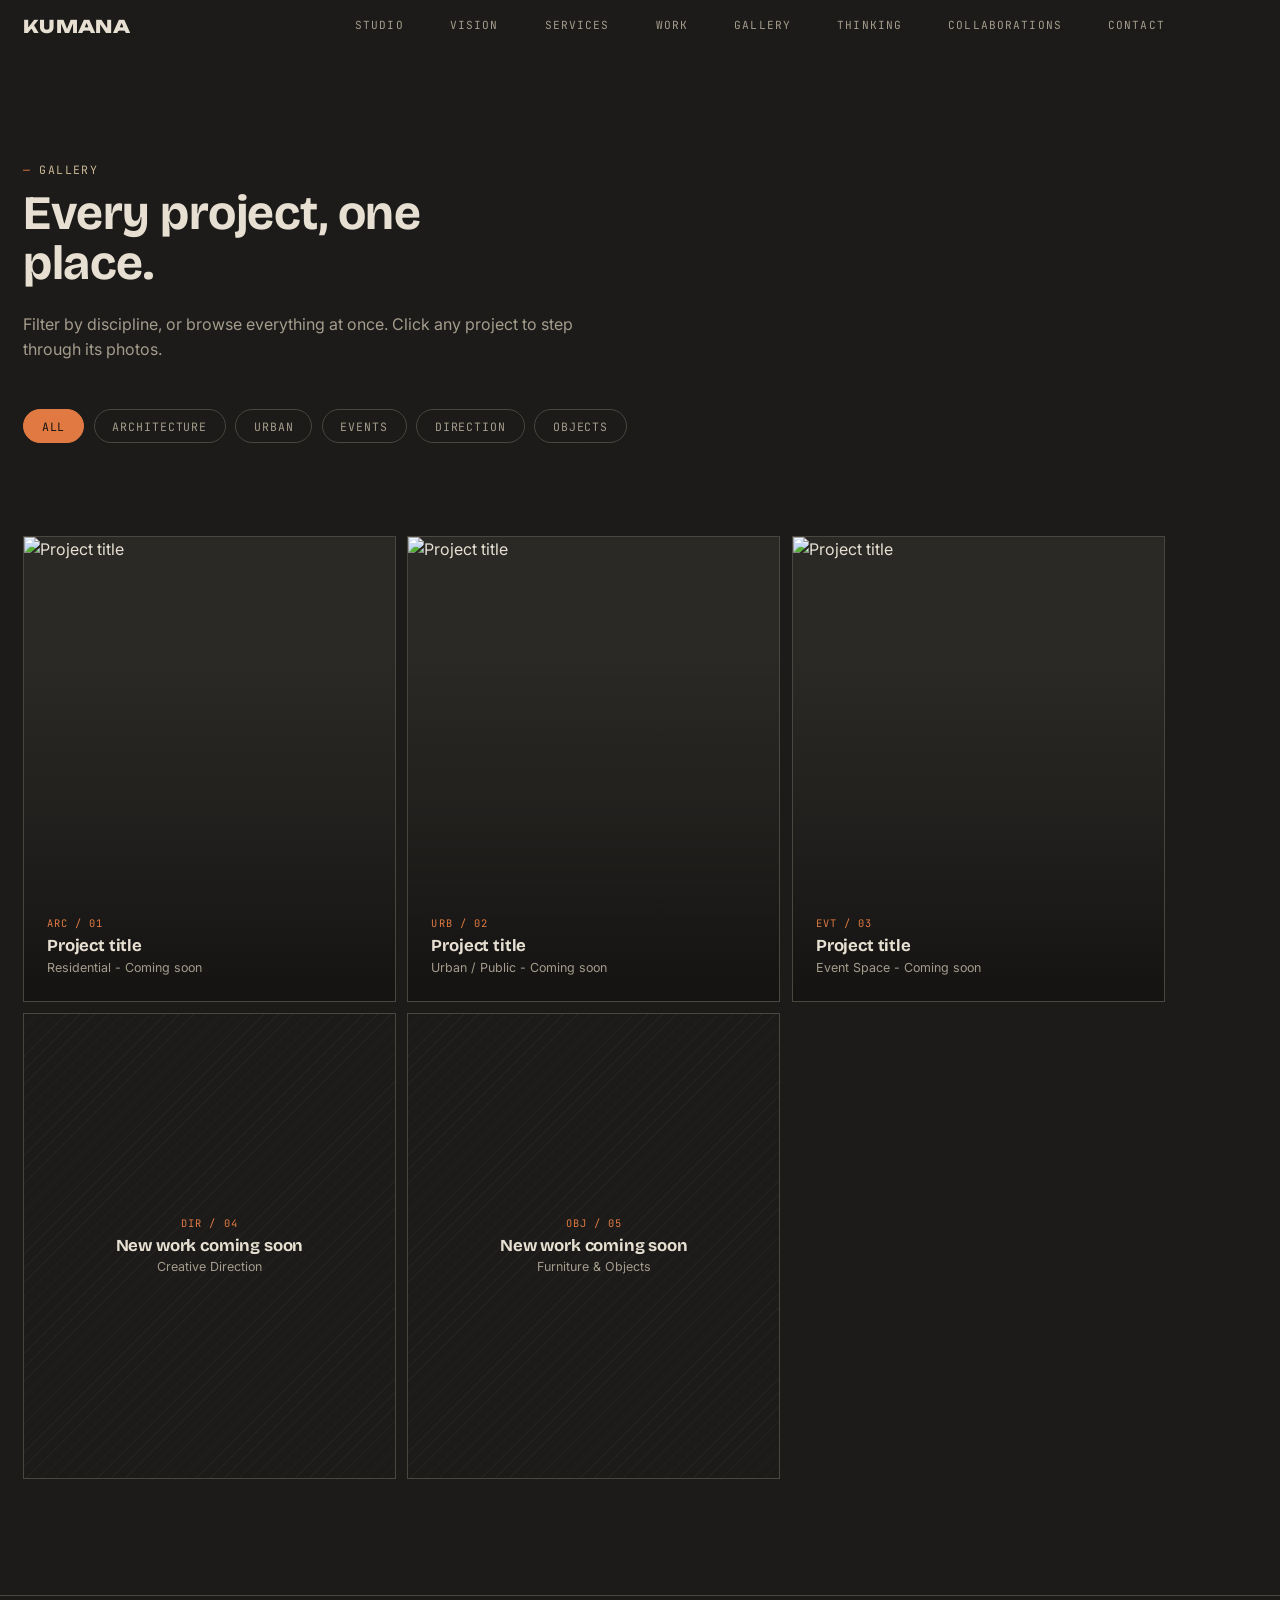
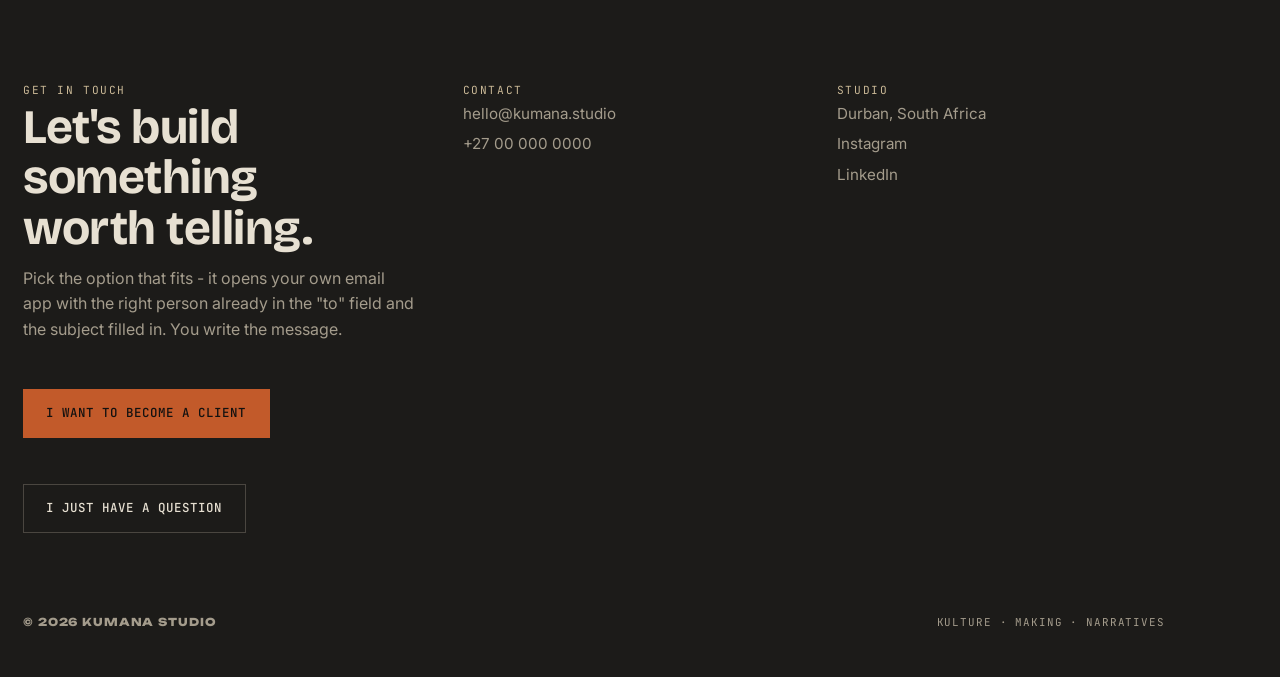
==== gallery.html @ 4a76b932 "Add recreated Kumana website" ====
<!DOCTYPE html>
<html lang="en">
<head>
<meta charset="UTF-8">
<meta name="viewport" content="width=device-width, initial-scale=1.0">
<link rel="icon" type="image/svg+xml" href="favicon.svg">
<title>Gallery - Kumana</title>
<meta name="description" content="A gallery of Kumana's work across architecture, urban design, event spaces, creative direction, and objects.">
<link rel="preconnect" href="https://fonts.googleapis.com">
<link rel="preconnect" href="https://fonts.gstatic.com" crossorigin>
<link href="https://fonts.googleapis.com/css2?family=Bricolage+Grotesque:opsz,wght@12..96,400;12..96,500;12..96,600;12..96,700;12..96,800&family=Inter:wght@400;500;600&family=JetBrains+Mono:wght@400;500&family=Unbounded:wght@700;800;900&display=swap" rel="stylesheet">
<link rel="stylesheet" href="style.css">
<link rel="stylesheet" href="gallery.css">
</head>
<body>

<div class="blueprint-grid" aria-hidden="true"></div>

<header>
  <div class="wrap header-inner">
    <a href="index.html" class="mark logo-font" style="cursor:pointer;">KUMANA</a>
    <nav>
      <a href="index.html#studio">Studio</a>
      <a href="index.html#vision">Vision</a>
      <a href="index.html#services">Services</a>
      <a href="index.html#work">Work</a>
      <a href="gallery.html" aria-current="page">Gallery</a>
      <a href="index.html#thinking">Thinking</a>
      <a href="index.html#collaborations">Collaborations</a>
      <a href="index.html#contact">Contact</a>
    </nav>
  </div>
</header>

<main>

  <!-- GALLERY HERO -->
  <section class="gallery-hero wrap">
    <span class="tag">Gallery</span>
    <h1 class="section-title">Every project, one place.</h1>
    <p style="color:var(--stone-dim); max-width:56ch; margin-top:var(--space-xs);">Filter by discipline, or browse everything at once. Click any project to step through its photos.</p>

    <div class="gallery-filters" role="tablist" aria-label="Filter projects by discipline">
      <button class="gfilter is-active" data-filter="all" role="tab" aria-selected="true">All</button>
      <button class="gfilter" data-filter="arc" role="tab" aria-selected="false">Architecture</button>
      <button class="gfilter" data-filter="urb" role="tab" aria-selected="false">Urban</button>
      <button class="gfilter" data-filter="evt" role="tab" aria-selected="false">Events</button>
      <button class="gfilter" data-filter="dir" role="tab" aria-selected="false">Direction</button>
      <button class="gfilter" data-filter="obj" role="tab" aria-selected="false">Objects</button>
    </div>
  </section>

  <!-- GALLERY GRID (populated by gallery.js) -->
  <section class="gallery-section wrap">
    <div class="gallery-grid" id="gallery-grid"></div>
  </section>

  <!-- FOOTER -->
  <footer id="contact" class="wrap">
    <div class="foot-grid">
      <div>
        <span class="label">Get in touch</span>
        <h2>Let's build something worth telling.</h2>
        <p style="color:var(--stone-dim); max-width:44ch; margin-top:0.8rem;">Pick the option that fits - it opens your own email app with the right person already in the "to" field and the subject filled in. You write the message.</p>
        <div class="cta-row" style="margin-top:var(--space-s); flex-direction:column; align-items:flex-start;">
          <a class="cta-btn" href="mailto:clients@kumana.studio?subject=I%20want%20to%20become%20a%20client">I want to become a client</a>
          <a class="cta-btn ghost" href="mailto:queries@kumana.studio?subject=I%20just%20have%20a%20question">I just have a question</a>
        </div>
      </div>
      <div class="col">
        <span class="label">Contact</span>
        <a href="mailto:hello@kumana.studio">hello@kumana.studio</a>
        <a href="tel:+27000000000">+27 00 000 0000</a>
      </div>
      <div class="col">
        <span class="label">Studio</span>
        <p>Durban, South Africa</p>
        <a href="https://www.instagram.com/kumana.co/">Instagram</a>
        <a href="https://www.linkedin.com/company/kumanacollective/">LinkedIn</a>
      </div>
    </div>
    <div class="bottom">
      <span class="logo-font">© 2026 KUMANA STUDIO</span>
      <span>KULTURE · MAKING · NARRATIVES</span>
    </div>
  </footer>

</main>

<!-- LIGHTBOX (populated by gallery.js) -->
<div class="lightbox" id="lightbox" aria-hidden="true">
  <div class="lightbox-backdrop" id="lightbox-backdrop"></div>
  <div class="lightbox-box" role="dialog" aria-modal="true" aria-label="Project images">
    <button class="lb-close" id="lb-close" aria-label="Close">✕</button>
    <button class="lb-arrow lb-prev" id="lb-prev" aria-label="Previous image">←</button>
    <div class="lb-stage">
      <img id="lb-image" src="" alt="">
      <div class="lb-empty" id="lb-empty">Photos coming soon.</div>
    </div>
    <button class="lb-arrow lb-next" id="lb-next" aria-label="Next image">→</button>
    <div class="lb-caption">
      <span class="lb-code" id="lb-code"></span>
      <h4 id="lb-title"></h4>
      <span class="lb-count" id="lb-count"></span>
    </div>
  </div>
</div> 

<script src="script.js"></script>
<script src="gallery.js"></script>

</body>
</html>
---- style.css ----
:root{
    --charcoal:#1c1b19;
    --charcoal-deep:#121110;
    --charcoal-light:#2b2926;
    --stone:#e7e0d2;
    --stone-dim:#a49c8c;
    --rust:#c25a2a;
    --rust-bright:#e07a42;
    --rust-dim:#8a3f1e; 
    --indigo:#414d73;
    --line:#4a4640;
    --sand:#c9b896;
    --space-xs: clamp(0.5rem, 0.4rem + 0.4vw, 0.75rem);
    --space-s: clamp(1rem, 0.8rem + 0.8vw, 1.5rem);
    --space-m: clamp(2rem, 1.6rem + 1.6vw, 3rem);
    --space-l: clamp(3.5rem, 2.8rem + 2.8vw, 6rem);
    --space-xl: clamp(5rem, 4rem + 4vw, 9rem);
  }

  *{box-sizing:border-box; margin:0; padding:0;}
  html{scroll-behavior:smooth;}

  body{
    background:var(--charcoal);
    color:var(--stone);
    font-family:'Inter', sans-serif;
    font-size:16px;
    line-height:1.6;
    overflow-x:hidden;
  }

  ::selection{ background:var(--rust); color:var(--charcoal-deep); }
  a{ color:inherit; text-decoration:none; }
  :focus-visible{ outline:2px solid var(--rust-bright); outline-offset:4px; }

  h1,h2,h3{
    font-family:'Bricolage Grotesque', sans-serif;
    font-weight:700;
    letter-spacing:-0.01em;
    line-height:1.05;
  }

  .label{
    font-family:'JetBrains Mono', monospace;
    font-size:0.7rem;
    letter-spacing:0.14em;
    text-transform:uppercase;
    color:var(--sand);
  }

  .wrap{
    max-width:1300px;
    margin:0;
    padding-left:var(--space-s);
    padding-right:var(--space-xl);
  }

  /* ================= FLOWING ARCHITECTURAL PATTERN LAYER ================= */
  .blueprint-grid{
    position:fixed; inset:0; pointer-events:none; z-index:0;
    background-image:
      linear-gradient(var(--line) 1px, transparent 1px),
      linear-gradient(90deg, var(--line) 1px, transparent 1px);
    background-size:64px 64px;
    opacity:0.05;
  }

  .flow-svg{
    position:fixed; inset:0; width:100%; height:100%;
    pointer-events:none; z-index:0;
    opacity:0.14;
  }
  .flow-svg path{ fill:none; stroke-width:1.1; }
  .flow-svg .fl-rust{ stroke:var(--rust); }
  .flow-svg .fl-stone{ stroke:var(--stone-dim); }

  /* diagonal hatch used on gray/utility surfaces */
  .hatch{
    background-image:repeating-linear-gradient(
      -45deg,
      rgba(231,224,210,0.05) 0px,
      rgba(231,224,210,0.05) 1px,
      transparent 1px,
      transparent 10px
    );
  }

  /* ================= NAV ================= */
  header{
    position:fixed; top:0; left:0; right:0; z-index:50;
    padding:var(--space-xs) 0;
    background:linear-gradient(var(--charcoal) 55%, transparent);
  }
  .header-inner{
    display:flex; justify-content:space-between; align-items:center;
    gap:var(--space-m);
  }
  header .mark{
    font-weight:800; font-size:1.1rem; letter-spacing:0.02em;
    flex-shrink:0;
  }
  .logo-font{
    font-family:'Unbounded', sans-serif;
    font-weight:800;
  }
  header nav{ display:flex; gap:var(--space-m); flex-wrap:wrap; justify-content:flex-end; }
  header nav a{
    font-family:'JetBrains Mono', monospace;
    font-size:0.7rem; letter-spacing:0.1em; text-transform:uppercase;
    color:var(--stone-dim); transition:color .2s ease; position:relative;
    white-space:nowrap;
  }
  header nav a:hover{ color:var(--stone); }
  header nav a::after{
    content:''; position:absolute; left:0; bottom:-4px;
    width:0; height:1px; background:var(--rust-bright);
    transition:width .25s ease;
  }
  header nav a:hover::after{ width:100%; }
  @media (max-width:820px){ header nav{ display:none; } }

  section{ position:relative; z-index:1; }

  /* ================= HERO — full-bleed background with overlaid copy ================= */
  .hero{
    min-height:100svh;
    position:relative;
    display:flex;
    align-items:flex-end;
    padding-top:var(--space-xl); padding-bottom:var(--space-l);
    overflow:hidden;
    isolation:isolate;
  }

  .hero-bg{
    position:absolute; inset:0;
    z-index:-2;
    display:flex; align-items:center; justify-content:center;
    background:var(--charcoal);
  }
  .hero-bg video{
    width:100%; height:100%; object-fit:cover; display:block;
  }
  .hero-bg svg{ width:60%; max-width:520px; height:auto; opacity:0.5; }
  .hero-bg path, .hero-bg line, .hero-bg circle{
    fill:none; stroke:var(--stone-dim); stroke-width:1;
    stroke-dasharray:1600; stroke-dashoffset:1600;
    animation:draw 2.8s ease forwards .3s;
  }
  .hero-bg .accent{ stroke:var(--rust-bright); stroke-width:1.4; }

  .hero-overlay{
    position:absolute; inset:0; z-index:-1;
    background:linear-gradient(180deg, rgba(28,27,25,0.55) 0%, rgba(28,27,25,0.75) 55%, rgba(28,27,25,0.92) 100%);
  }

  .hero-copy{ position:relative; max-width:56ch; }
  .hero-copy .label{ margin-bottom:var(--space-s); display:block; }
  .hero h1{
    font-size:clamp(2.1rem, 1.6rem + 3vw, 3.9rem);
    max-width:13ch;
  }
  .hero h1 .pop{ color:var(--rust-bright); }
  .hero p.deck{
    margin-top:var(--space-s); max-width:42ch;
    color:var(--stone-dim); font-size:0.92rem;
    min-height:6.6em;
    position:relative;
  }
  .deck-cursor{
    display:inline-block;
    width:2px;
    background:var(--rust-bright);
    margin-left:2px;
    animation:blink 0.9s step-end infinite;
  }
  @keyframes blink{ 50%{ opacity:0; } }
  .hero .coords{
    margin-top:var(--space-m);
    font-family:'JetBrains Mono', monospace;
    font-size:0.72rem; color:var(--stone-dim); letter-spacing:0.05em;
  }
  @keyframes draw{ to{ stroke-dashoffset:0; } }

  /* ================= LEGEND SECTION SCAFFOLD ================= */
  .legend-section{ padding:var(--space-l) 0; border-top:1px solid var(--line); }
  .legend-grid{ display:grid; grid-template-columns:80px 1fr; gap:var(--space-m); }
  @media (max-width:760px){ .legend-grid{ grid-template-columns:1fr; gap:var(--space-s); } }
  .legend-grid .tag, .services-header .tag{
    font-family:'JetBrains Mono', monospace; font-size:0.72rem;
    letter-spacing:0.12em; text-transform:uppercase; color:var(--sand);
    display:flex; align-items:flex-start; gap:0.5rem;
  }
  .legend-grid .tag::before, .services-header .tag::before{ content:'—'; color:var(--rust-bright); }
  .section-title{
    font-size:clamp(1.8rem, 1.4rem + 2vw, 2.6rem);
    max-width:20ch; margin-bottom:var(--space-s);
  }

  /* ================= ABOUT ================= */
  .about{ overflow:hidden; }
  .about-bg{
    position:absolute;
    inset:0;
    z-index:0;
    pointer-events:none;
    opacity:0.35;
    overflow:hidden;
  }
  .about-bg canvas{ width:100%; height:100%; display:block; }
  @media (max-width:700px){
    .about-bg{ opacity:0.28; }
  }
  .about .legend-grid{ position:relative; z-index:1; }
  .about p{ max-width:62ch; color:var(--stone-dim); font-size:1.02rem; }

  /* ================= VISION — photo collage background ================= */
  .vision-section{
    position:relative;
    padding:var(--space-xl) 0;
    overflow:hidden;
    isolation:isolate;
    border-top:1px solid var(--line);
  }
  .vision-bg{
    position:absolute; inset:0; z-index:-2;
    display:grid;
    grid-template-columns:repeat(4, 1fr);
    grid-template-rows:repeat(2, 1fr);
    gap:2px;
  }
  .photo-tile{
    background:var(--charcoal-light);
    position:relative;
    display:flex; align-items:center; justify-content:center;
    overflow:hidden;
    transform:scale(1);
    transition:transform 1.1s ease, filter 1.1s ease;
    will-change:transform;
  }
  .photo-tile img{
    position:absolute; inset:0;
    width:100%; height:100%;
    object-fit:cover;
  }
  .photo-tile.random-hover{
    transform:scale(1.12);
    filter:brightness(1.15);
    z-index:1;
  }
  .photo-tile::before{
    content:'';
    position:absolute; inset:0;
    background:repeating-linear-gradient(45deg, transparent, transparent 8px, rgba(231,224,210,0.04) 8px, rgba(231,224,210,0.04) 9px);
  }
  .photo-tile:nth-child(1){ background:#3d3934; }
  .photo-tile:nth-child(2){ background:#221f1c; }
  .photo-tile:nth-child(3){ background:#55504a; }
  .photo-tile:nth-child(4){ background:#2b2926; }
  .photo-tile:nth-child(5){ background:#181613; }
  .photo-tile:nth-child(6){ background:#4a453e; }
  .photo-tile:nth-child(7){ background:#332f2a; }
  .photo-tile:nth-child(8){ background:#5c564e; }
  @media (max-width:700px){
    .vision-bg{ grid-template-columns:repeat(2, 1fr); grid-template-rows:repeat(4, 1fr); }
  }
  .vision-overlay{
    position:absolute; inset:0; z-index:-1;
    background:linear-gradient(180deg, rgba(28,27,25,0.82) 0%, rgba(28,27,25,0.92) 100%);
  }
  .vision-lede{ color:var(--stone); font-size:1.15rem; max-width:56ch; margin-bottom:var(--space-s); }
  .about p + p{ margin-top:1rem; }
  .about .lede{ color:var(--stone); font-size:1.15rem; max-width:56ch; margin-bottom:var(--space-s); }
  .name-breakdown{ display:flex; gap:var(--space-m); margin-top:var(--space-m); flex-wrap:wrap; }
  .name-breakdown div{ border-left:1px solid var(--rust); padding-left:var(--space-xs); }
  .name-breakdown .syll{ font-family:'Bricolage Grotesque', sans-serif; color:var(--rust-bright); font-size:1.4rem; font-weight:700; }
  .name-breakdown .mean{ font-family:'JetBrains Mono', monospace; font-size:0.68rem; text-transform:uppercase; letter-spacing:0.1em; color:var(--stone-dim); }

  /* ================= SERVICES CAROUSEL ================= */
  .services-section{
    padding: var(--space-l) 0;
    border-top: 1px solid var(--line);
    min-height: 100svh;
    display: flex;
    flex-direction: column;
    justify-content: center;
    position: relative;
    z-index: 1;
  }
  .services-header{
    display: grid;
    grid-template-columns: 180px 1fr;
    gap: var(--space-m);
    margin-bottom: var(--space-m);
    align-items: start;
  }
  @media (max-width:760px){ .services-header{ grid-template-columns:1fr; } }
  .services-header-right{ display:flex; flex-direction:column; gap:var(--space-s); }
  .services-header .section-title{ margin-bottom:0; }
  
  .carousel-outer{
  display:flex;align-items:center;gap:0.6rem;padding:0 var(--space-s);
  overflow-x:auto;
  scroll-snap-type:x proximity;
  -webkit-overflow-scrolling:touch;
  scrollbar-width:thin;
  scrollbar-color:var(--rust) transparent;
}
.carousel-outer::-webkit-scrollbar{ height:6px; }
.carousel-outer::-webkit-scrollbar-track{ background:transparent; }
.carousel-outer::-webkit-scrollbar-thumb{ background:var(--rust); border-radius:3px; }
.carousel-btn{
  background:transparent;
  border:none;
  color:var(--line);
  font-size:1.8rem;
  line-height:1;
  cursor:pointer;
  flex-shrink:0;
  padding:0.2rem 0.4rem;
  transition:color .2s;
}
.carousel-btn:hover{color:var(--rust-bright);}
  /* Cards */
  .svc-card{
    flex:0 0 calc(33.333% - 0.67rem);
    min-width:240px;
    height:clamp(340px,55vh,500px);
    background-color:#1e1d1b;
    background-image:var(--card-bg);
    background-size:cover;
    background-position:center;
    position:relative;
    padding:var(--space-s);
    display:flex;
    flex-direction:column;
    justify-content:flex-start;
    gap:0;
    border:1px solid var(--line);
    transition:border-color .3s;
    scroll-snap-align:start;
  }
  .svc-link{
    display:inline-flex; align-items:center; gap:0.4rem;
    margin-top:0.6rem;
    font-family:'JetBrains Mono', monospace;
    font-size:0.65rem; letter-spacing:0.08em;
    text-transform:uppercase; color:var(--stone-dim);
    border-bottom:1px solid var(--line);
    padding-bottom:0.15rem;
    transition:color .2s, border-color .2s, gap .2s;
    width:fit-content;
  }
  .svc-link:hover{ color:var(--rust-bright); border-color:var(--rust-bright); gap:0.6rem; }

  .svc-card:hover{ border-color: var(--rust); }
  .svc-card::before{
    content: '';
    position: absolute; inset: 0;
    background: linear-gradient(
      to top,
      rgba(18,17,16,0.96) 0%,
      rgba(18,17,16,0.6) 50%,
      rgba(18,17,16,0.15) 100%
    );
    z-index: 1;
    transition: opacity .3s;
  }
  .svc-card:hover::before{
    background: linear-gradient(
      to top,
      rgba(18,17,16,0.98) 0%,
      rgba(18,17,16,0.7) 50%,
      rgba(18,17,16,0.25) 100%
    );
  }
  .svc-card-inner{
    position: absolute;
    bottom: 0; left: 0; right: 0;
    padding: var(--space-s);
    z-index: 2;
    display: flex;
    flex-direction: column;
    gap: 0.5rem;
  }
  .svc-card .code{
    font-family: 'JetBrains Mono', monospace;
    color: var(--rust-bright);
    font-size: 0.72rem;
    letter-spacing: 0.12em;
    text-transform: uppercase;
  }
  .svc-card h3{
    font-family: 'Bricolage Grotesque', sans-serif;
    font-size: clamp(1rem, 1.2vw + 0.5rem, 1.3rem);
    font-weight: 600;
    color: var(--stone);
    line-height: 1.2;
  }
  .svc-card p{
    color: var(--stone-dim);
    font-size: 0.85rem;
    line-height: 1.55;
    max-width: 36ch;
  }
  .svc-card:hover p{
    opacity: 1;
    transform: translateY(0);
  }
  .enquire{
    display: inline-flex; align-items: center; gap: 0.4rem;
    font-family: 'JetBrains Mono', monospace;
    font-size: 0.68rem; letter-spacing: 0.06em; text-transform: uppercase;
    color: var(--rust-bright);
    width: fit-content;
    border-bottom: 1px solid transparent;
    transition: border-color .2s, gap .2s;
    opacity: 0;
    transform: translateY(4px);
    transition: opacity .3s .1s, transform .3s .1s, border-color .2s, gap .2s;
  }
  .svc-card:hover .enquire{
    opacity: 1;
    transform: translateY(0);
  }
  .enquire:hover{ border-color: var(--rust-bright); gap: 0.6rem; }

  @media (max-width:900px){
    .svc-card{ flex: 0 0 calc(50% - 0.6rem); }
  }
  @media (max-width:560px){
    .svc-card{ flex: 0 0 85%; }
  }

  /* Hero + footer primary CTA button */
  .cta-btn{
    display:inline-flex; align-items:center; gap:0.5rem;
    margin-top:var(--space-s);
    padding:0.85rem 1.4rem;
    background:var(--rust);
    color:var(--charcoal-deep);
    font-family:'JetBrains Mono', monospace;
    font-size:0.78rem; letter-spacing:0.08em; text-transform:uppercase;
    font-weight:500;
    border:1px solid var(--rust);
    transition:background .2s ease, color .2s ease;
  }
  .cta-btn:hover{ background:transparent; color:var(--rust-bright); }
  .cta-btn.ghost{
    background:transparent; color:var(--stone);
    border:1px solid var(--line);
  }
  .cta-btn.ghost:hover{ border-color:var(--rust-bright); color:var(--rust-bright); }
  .cta-row{ display:flex; gap:var(--space-s); flex-wrap:wrap; }

  /* ================= CONTACT FORM ================= */
  .form-field{ display:flex; flex-direction:column; gap:0.4rem; margin-bottom:var(--space-s); }
  .form-field label{
    font-family:'JetBrains Mono', monospace; font-size:0.68rem;
    letter-spacing:0.08em; text-transform:uppercase; color:var(--sand);
  }
  .form-field input, .form-field select, .form-field textarea{
    background:var(--charcoal-light);
    border:1px solid var(--line);
    color:var(--stone);
    font-family:'Inter', sans-serif;
    font-size:0.95rem;
    padding:0.75rem 0.9rem;
    border-radius:2px;
  }
  .form-field input:focus, .form-field select:focus, .form-field textarea:focus{
    outline:none; border-color:var(--rust-bright);
  }
  .form-field textarea{ resize:vertical; min-height:110px; font-family:'Inter', sans-serif; }
  .form-row-2{ display:grid; grid-template-columns:1fr 1fr; gap:var(--space-s); }
  @media (max-width:600px){ .form-row-2{ grid-template-columns:1fr; } }
  .form-submit{
    display:inline-flex; align-items:center; gap:0.5rem;
    padding:0.9rem 1.6rem;
    background:var(--rust);
    color:var(--charcoal-deep);
    font-family:'JetBrains Mono', monospace;
    font-size:0.8rem; letter-spacing:0.08em; text-transform:uppercase;
    font-weight:500;
    border:1px solid var(--rust);
    cursor:pointer;
    transition:background .2s ease, color .2s ease;
  }
  .form-submit:hover{ background:transparent; color:var(--rust-bright); }
  .form-submit:disabled{ opacity:0.5; cursor:wait; }
  .form-status{
    margin-top:var(--space-s);
    font-family:'JetBrains Mono', monospace;
    font-size:0.8rem;
    display:none;
  }
  .form-status.ok{ color:var(--rust-bright); display:block; }
  .form-status.err{ color:#c96a5c; display:block; }
  .quick-picks{ display:flex; gap:0.6rem; flex-wrap:wrap; margin-bottom:var(--space-m); }
  .quick-pick{
    padding:0.6rem 1rem;
    border:1px solid var(--line);
    font-family:'JetBrains Mono', monospace;
    font-size:0.72rem; letter-spacing:0.05em; text-transform:uppercase;
    color:var(--stone-dim);
    background:transparent;
    cursor:pointer;
    transition:border-color .2s ease, color .2s ease;
  }
  .quick-pick:hover, .quick-pick.active{ border-color:var(--rust-bright); color:var(--rust-bright); }

  /* ================= BECOME A CLIENT — MODAL ================= */
  .modal-overlay{
    position:fixed; inset:0; z-index:200;
    background:rgba(18,17,16,0.86);
    display:flex; align-items:center; justify-content:center;
    padding:var(--space-s);
    animation:modalFade .2s ease;
  }
  .modal-overlay[hidden]{ display:none; }
  @keyframes modalFade{ from{ opacity:0; } to{ opacity:1; } }
  .modal-dialog{
    position:relative;
    background:var(--charcoal);
    border:1px solid var(--line);
    width:100%; max-width:640px;
    max-height:88svh; overflow-y:auto;
    padding:var(--space-m);
  }
  @media (max-width:600px){ .modal-dialog{ padding:var(--space-s); } }
  .modal-title{ font-size:clamp(1.5rem, 1.2rem + 1.5vw, 2.1rem); }
  .modal-close{
    position:absolute; top:var(--space-s); right:var(--space-s);
    width:2rem; height:2rem;
    display:flex; align-items:center; justify-content:center;
    background:transparent; border:1px solid var(--line);
    color:var(--stone-dim);
    font-size:1.3rem; line-height:1;
    cursor:pointer;
    transition:color .2s ease, border-color .2s ease;
  }
  .modal-close:hover{ color:var(--rust-bright); border-color:var(--rust-bright); }
  .modal-dialog .form-field:last-of-type,
  .modal-dialog form > .form-field{ margin-bottom:var(--space-s); }

  /* ================= MANIFESTO — bold pop panel ================= */
  .manifesto{
    position:relative;
    background:var(--rust);
    color:var(--charcoal-deep);
    padding:var(--space-xl) 0;
    overflow:hidden;
    isolation:isolate;
  }
  .manifesto::before{
    content:'';
    position:absolute; inset:0;
    background-image:
      repeating-linear-gradient(115deg, rgba(18,17,16,0.10) 0 2px, transparent 2px 46px),
      repeating-linear-gradient(25deg, rgba(18,17,16,0.08) 0 2px, transparent 2px 64px);
    z-index:-1;
  }
  .manifesto .truss{
    position:absolute; right:-5%; top:0; bottom:0; width:60%;
    opacity:0.5; z-index:-1;
  }
  .manifesto .label{ color:var(--charcoal-deep); opacity:0.7; margin-bottom:var(--space-s); }
  .manifesto .m-lines p{
    font-family:'Bricolage Grotesque', sans-serif;
    font-weight:700; line-height:1.2;
    font-size:clamp(1.3rem, 1rem + 1.8vw, 2.1rem);
    max-width:22ch;
    margin-bottom:0.2em;
  }
  .manifesto .m-close{
    margin-top:var(--space-m);
    max-width:46ch;
    font-size:1.05rem;
    color:var(--charcoal-deep);
    opacity:0.85;
  }

  /* ================= WORK ================= */
  .work-legend-grid{ padding-right:var(--space-l); }
  .work-content{ max-width:980px; }
  @media (max-width:900px){ .work-legend-grid{ padding-right:0; } }
  .work-grid{
    display:grid; grid-template-columns:repeat(3, 1fr); gap:1px;
    background:var(--line); margin-top:var(--space-m);
  }
  @media (max-width:760px){ .work-grid{ grid-template-columns:1fr 1fr; } }
  .work-item{
    background:var(--charcoal-light);
    aspect-ratio:4/5; display:flex; flex-direction:column; justify-content:flex-end;
    padding:var(--space-s); position:relative; overflow:hidden;
  }
  .work-item img{
    position:absolute; inset:0; z-index:0;
    width:100%; height:100%; object-fit:cover;
    transition:transform .5s ease;
  }
  .work-item:hover img{ transform:scale(1.04); }
  .work-item::after{
    content:''; position:absolute; inset:0; z-index:1;
    background:linear-gradient(
      to top,
      rgba(18,17,16,0.92) 0%,
      rgba(18,17,16,0.55) 45%,
      rgba(18,17,16,0.1) 100%
    );
  }
  .work-item::before{
    content:''; position:absolute; inset:0; z-index:1;
    background:repeating-linear-gradient(45deg, transparent, transparent 8px, rgba(194,90,42,0.05) 8px, rgba(194,90,42,0.05) 9px);
  }
  .work-item .wcode{ font-family:'JetBrains Mono', monospace; font-size:0.65rem; color:var(--rust-bright); letter-spacing:0.1em; position:relative; z-index:2; }
  .work-item h4{ font-family:'Bricolage Grotesque', sans-serif; font-size:1.1rem; margin-top:0.3rem; position:relative; z-index:2; }
  .work-item .status{ color:var(--stone-dim); font-size:0.8rem; position:relative; z-index:2; }
  .work-item .w-enquire{
    position:relative; z-index:2;
    display:inline-block; margin-top:0.5rem;
    font-family:'JetBrains Mono', monospace;
    font-size:0.68rem; letter-spacing:0.06em; text-transform:uppercase;
    color:var(--rust-bright);
    border-bottom:1px solid var(--rust-bright);
  }

  /* ================= THINKING ================= */
  .thinking-list{ display:flex; flex-direction:column; gap:var(--space-s); margin-top:var(--space-s); }
  .thinking-item{
    display:grid; grid-template-columns:120px 1fr; gap:var(--space-s);
    padding-bottom:var(--space-s); border-bottom:1px solid var(--line);
  }
  @media (max-width:600px){ .thinking-item{ grid-template-columns:1fr; gap:0.3rem; } }
  .thinking-item .t-tag{ font-family:'JetBrains Mono', monospace; font-size:0.68rem; color:var(--sand); text-transform:uppercase; letter-spacing:0.08em; }
  .thinking-item h4{ font-family:'Bricolage Grotesque', sans-serif; font-size:1.05rem; margin-bottom:0.2rem; }
  .thinking-item p{ color:var(--stone-dim); font-size:0.93rem; max-width:52ch; }

  /* ================= COLLABORATIONS — gray hatch panel ================= */
  .collab{
    background:var(--charcoal-light);
    position:relative;
  }
  #collaborations.legend-section .legend-grid{
    grid-template-columns:140px 1fr;
    gap:var(--space-l);
  }
  @media (max-width:760px){
    #collaborations.legend-section .legend-grid{ grid-template-columns:1fr; gap:var(--space-s); }
  }
  .collab-grid{
    margin-top:var(--space-m);
    display:grid;
    grid-template-columns:repeat(auto-fit, minmax(200px, 1fr));
    gap:1px;
    background:var(--line);
  }
  .collab-cell{
    background:var(--charcoal-light);
    display:flex;
    flex-direction:column;
    align-items:center;
    text-align:center;
    gap:0.6rem;
    padding:var(--space-m) var(--space-s);
    position:relative;
    transition:background .2s ease;
  }
  .collab-cell:hover{ background:rgba(194,90,42,0.06); }
  .collab-photo{
    width:84px; height:84px; border-radius:50%;
    background:var(--charcoal);
    border:1px solid var(--line);
    display:flex; align-items:center; justify-content:center;
    overflow:hidden;
    flex-shrink:0;
  }
  .collab-photo img{ width:100%; height:100%; object-fit:cover; display:block; }
  .collab-photo .initials{
    font-family:'JetBrains Mono', monospace;
    font-size:0.9rem; color:var(--stone-dim); letter-spacing:0.05em;
  }
  .collab-name{
    font-family:'Bricolage Grotesque', sans-serif;
    font-weight:600; font-size:1.05rem; color:var(--stone);
  }
  .collab-role{
    font-family:'JetBrains Mono', monospace;
    font-size:0.68rem; letter-spacing:0.08em; text-transform:uppercase;
    color:var(--rust-bright);
    margin-top:0.1rem;
  }

  /* ================= CONTACT / FOOTER ================= */
  footer{ padding:var(--space-l) 0 var(--space-m); border-top:1px solid var(--line); }
  footer .foot-grid{ display:grid; grid-template-columns:1.2fr 1fr 1fr; gap:var(--space-m); }
  @media (max-width:760px){ footer .foot-grid{ grid-template-columns:1fr; } }
  footer h2{ font-size:clamp(2rem, 1.6rem + 2vw, 3rem); max-width:12ch; }
  footer .col .label{ margin-bottom:var(--space-xs); }
  footer .col a, footer .col p{ display:block; color:var(--stone-dim); font-size:0.95rem; margin-bottom:0.4rem; transition:color .2s ease; }
  footer .col a:hover{ color:var(--rust-bright); }
  footer .bottom{
    margin-top:var(--space-l); display:flex; justify-content:space-between; flex-wrap:wrap; gap:0.5rem;
    font-family:'JetBrains Mono', monospace; font-size:0.68rem; color:var(--stone-dim); letter-spacing:0.08em;
  }

  @media (prefers-reduced-motion: reduce){
    html{ scroll-behavior:auto; }
    .hero-bg path, .hero-bg line, .hero-bg circle{ animation:none; stroke-dashoffset:0; }
    .photo-tile{ transition:none; }
    .photo-tile.random-hover{ transform:none; filter:none; }
  }
---- gallery.css ----
/* ================= GALLERY PAGE ================= */

.gallery-hero{
  padding-top:calc(var(--space-xl) + var(--space-m));
  padding-bottom:var(--space-m);
  position:relative;
}
.gallery-hero .tag{
  font-family:'JetBrains Mono', monospace; font-size:0.72rem;
  letter-spacing:0.12em; text-transform:uppercase; color:var(--sand);
  display:flex; align-items:flex-start; gap:0.5rem;
}
.gallery-hero .tag::before{ content:'—'; color:var(--rust-bright); }
.gallery-hero .section-title{
  font-size:clamp(1.8rem, 1.4rem + 2.2vw, 3rem);
  margin-top:0.5rem;
  max-width:16ch;
}

.gallery-filters{
  display:flex; flex-wrap:wrap; gap:0.6rem;
  margin-top:var(--space-m);
}
.gfilter{
  font-family:'JetBrains Mono', monospace;
  font-size:0.72rem; letter-spacing:0.08em; text-transform:uppercase;
  color:var(--stone-dim);
  background:transparent;
  border:1px solid var(--line);
  border-radius:999px;
  padding:0.55rem 1.1rem;
  cursor:pointer;
  transition:border-color .2s ease, color .2s ease, background .2s ease;
}
.gfilter:hover{ color:var(--stone); border-color:var(--stone-dim); }
.gfilter.is-active{
  color:var(--charcoal-deep);
  background:var(--rust-bright);
  border-color:var(--rust-bright);
}

.gallery-section{ padding-bottom:var(--space-xl); position:relative; }

.gallery-grid{
  display:grid;
  grid-template-columns:repeat(3, 1fr);
  gap:var(--space-xs);
  margin-top:var(--space-m);
}
@media (max-width:900px){ .gallery-grid{ grid-template-columns:1fr 1fr; } }
@media (max-width:560px){ .gallery-grid{ grid-template-columns:1fr; } }

.gallery-card{
  position:relative;
  aspect-ratio:4/5;
  overflow:hidden;
  background:var(--charcoal-light);
  cursor:pointer;
  border:1px solid var(--line);
}
.gallery-card.is-hidden{ display:none; }

.gallery-card img{
  position:absolute; inset:0;
  width:100%; height:100%; object-fit:cover;
  transition:transform .5s ease;
}
.gallery-card:hover img{ transform:scale(1.05); }

.gallery-card::after{
  content:''; position:absolute; inset:0;
  background:linear-gradient(to top, rgba(18,17,16,0.9) 0%, rgba(18,17,16,0.3) 45%, rgba(18,17,16,0) 75%);
}

.gallery-card .gc-body{
  position:absolute; left:0; right:0; bottom:0; z-index:2;
  padding:var(--space-s);
}
.gallery-card .gc-code{
  font-family:'JetBrains Mono', monospace;
  font-size:0.65rem; letter-spacing:0.1em;
  color:var(--rust-bright);
  display:block;
}
.gallery-card h3{
  font-family:'Bricolage Grotesque', sans-serif;
  font-size:1.05rem;
  margin-top:0.3rem;
}
.gallery-card .gc-meta{
  display:block; margin-top:0.2rem;
  color:var(--stone-dim); font-size:0.78rem;
}

/* card variant for projects with no photos yet */
.gallery-card.is-empty{
  display:flex; align-items:center; justify-content:center;
  background:repeating-linear-gradient(-45deg, rgba(231,224,210,0.04) 0px, rgba(231,224,210,0.04) 1px, transparent 1px, transparent 10px);
}
.gallery-card.is-empty::after{ display:none; }
.gallery-card.is-empty .gc-body{ position:static; text-align:center; padding:var(--space-s); }

.gallery-empty-msg{
  color:var(--stone-dim);
  font-size:0.9rem;
  padding:var(--space-m) 0;
  display:none;
}
.gallery-empty-msg.is-visible{ display:block; }

/* ================= LIGHTBOX ================= */

.lightbox{
  position:fixed; inset:0; z-index:200;
  display:none;
  align-items:center; justify-content:center;
}
.lightbox.is-open{ display:flex; }

.lightbox-backdrop{
  position:absolute; inset:0;
  background:rgba(14,13,12,0.92);
}

.lightbox-box{
  position:relative; z-index:1;
  width:min(94vw, 1000px);
  max-height:88vh;
  display:flex; flex-direction:column;
  align-items:center;
}

.lb-stage{
  position:relative;
  width:100%;
  max-height:70vh;
  display:flex; align-items:center; justify-content:center;
  overflow:hidden;
  background:var(--charcoal-light);
  border:1px solid var(--line);
}
.lb-stage img{
  max-width:100%; max-height:70vh;
  object-fit:contain;
  display:block;
}
.lb-empty{
  display:none;
  color:var(--stone-dim);
  font-family:'JetBrains Mono', monospace;
  font-size:0.8rem; letter-spacing:0.06em; text-transform:uppercase;
  padding:var(--space-xl) var(--space-m);
}

.lb-close{
  position:absolute; top:-2.6rem; right:0;
  background:none; border:none; cursor:pointer;
  color:var(--stone); font-size:1.4rem; line-height:1;
  padding:0.4rem;
}
.lb-close:hover{ color:var(--rust-bright); }

.lb-arrow{
  position:absolute; top:50%; transform:translateY(-50%);
  z-index:2;
  background:rgba(18,17,16,0.6);
  border:1px solid var(--line);
  color:var(--stone);
  width:2.6rem; height:2.6rem;
  border-radius:50%;
  font-size:1.1rem;
  cursor:pointer;
  display:flex; align-items:center; justify-content:center;
  transition:background .2s ease, border-color .2s ease;
}
.lb-arrow:hover{ background:rgba(18,17,16,0.9); border-color:var(--rust-bright); }
.lb-prev{ left:0.6rem; }
.lb-next{ right:0.6rem; }
.lb-arrow[hidden]{ display:none; }

.lb-caption{
  width:100%;
  padding-top:var(--space-xs);
  text-align:left;
}
.lb-code{
  font-family:'JetBrains Mono', monospace;
  font-size:0.65rem; letter-spacing:0.1em;
  color:var(--rust-bright);
  display:block;
}
.lb-caption h4{
  font-family:'Bricolage Grotesque', sans-serif;
  font-size:1.1rem;
  margin-top:0.2rem;
}
.lb-count{
  display:block; margin-top:0.2rem;
  color:var(--stone-dim); font-size:0.78rem;
} 

@media (max-width:700px){
  .lb-arrow{ width:2.2rem; height:2.2rem; font-size:1rem; }
  .lb-close{ top:-2.2rem; }
}

@media (prefers-reduced-motion: reduce){
  .gallery-card img{ transition:none; }
}
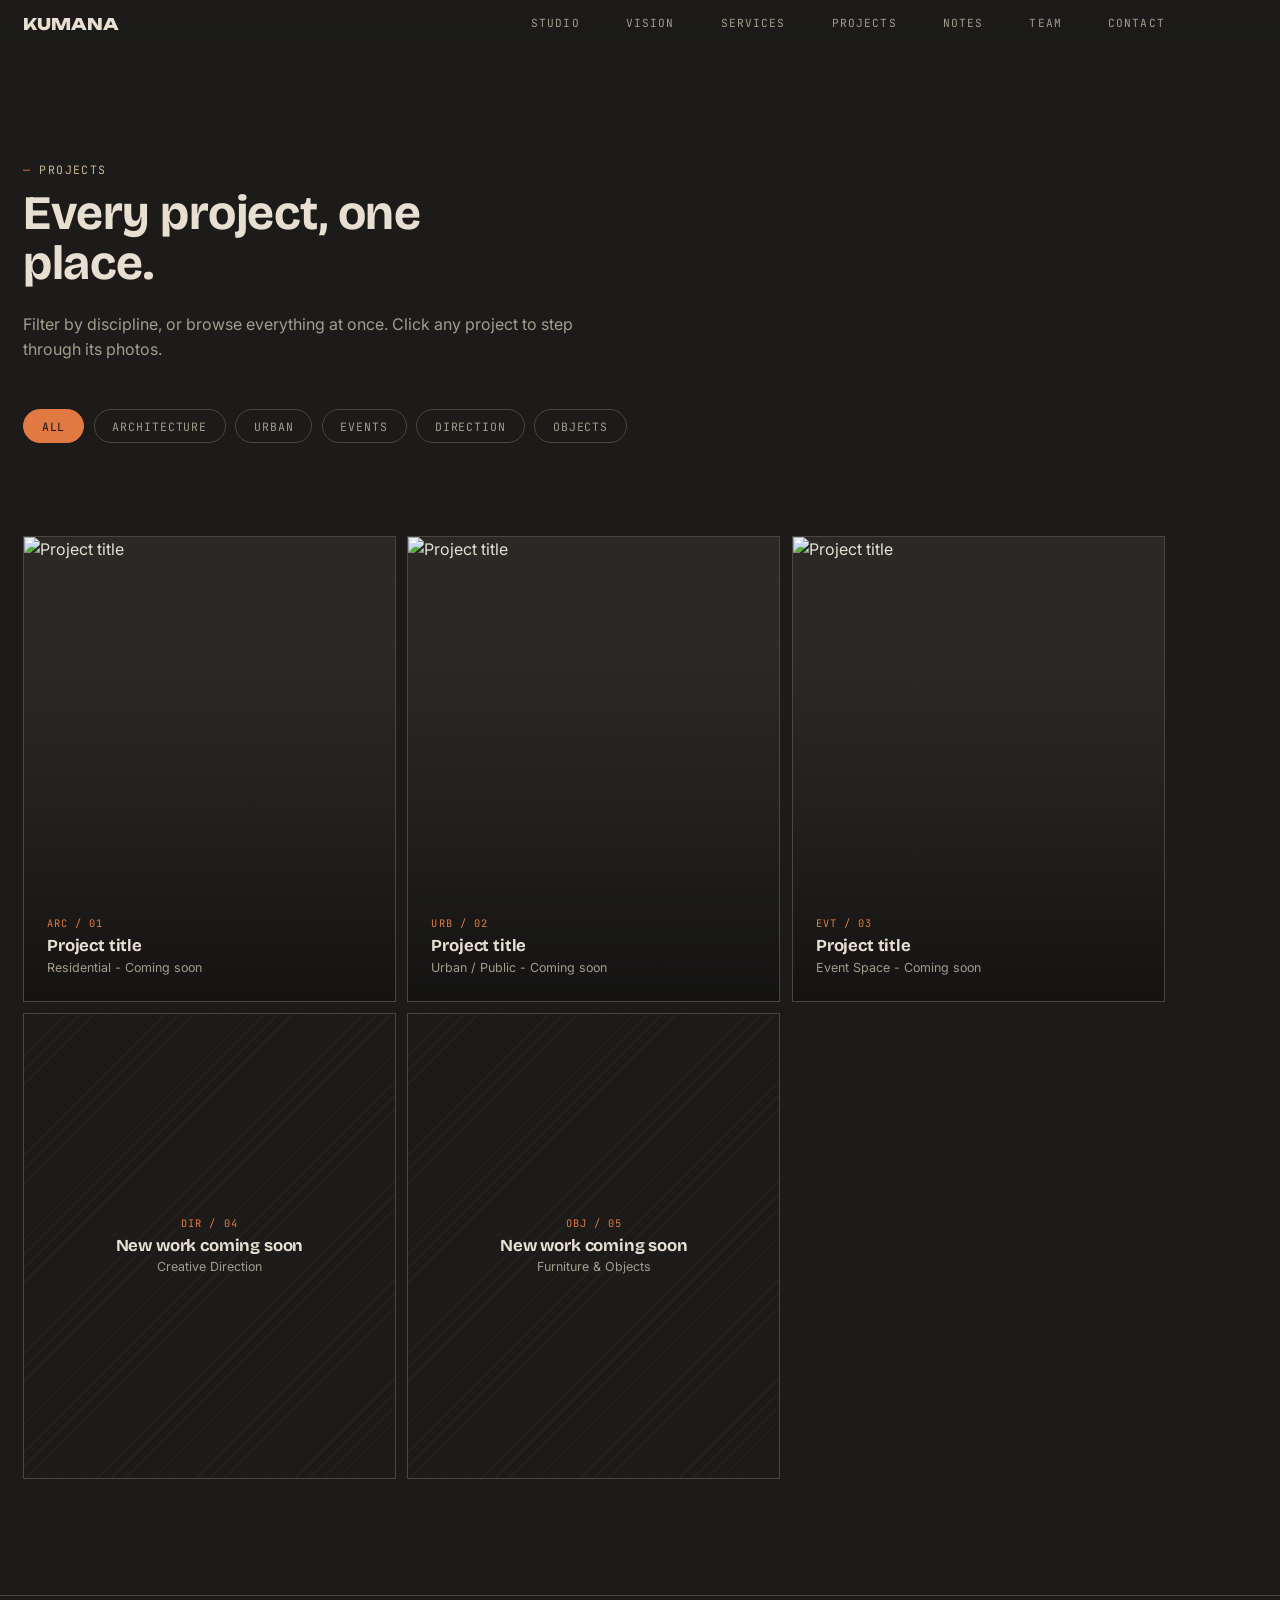
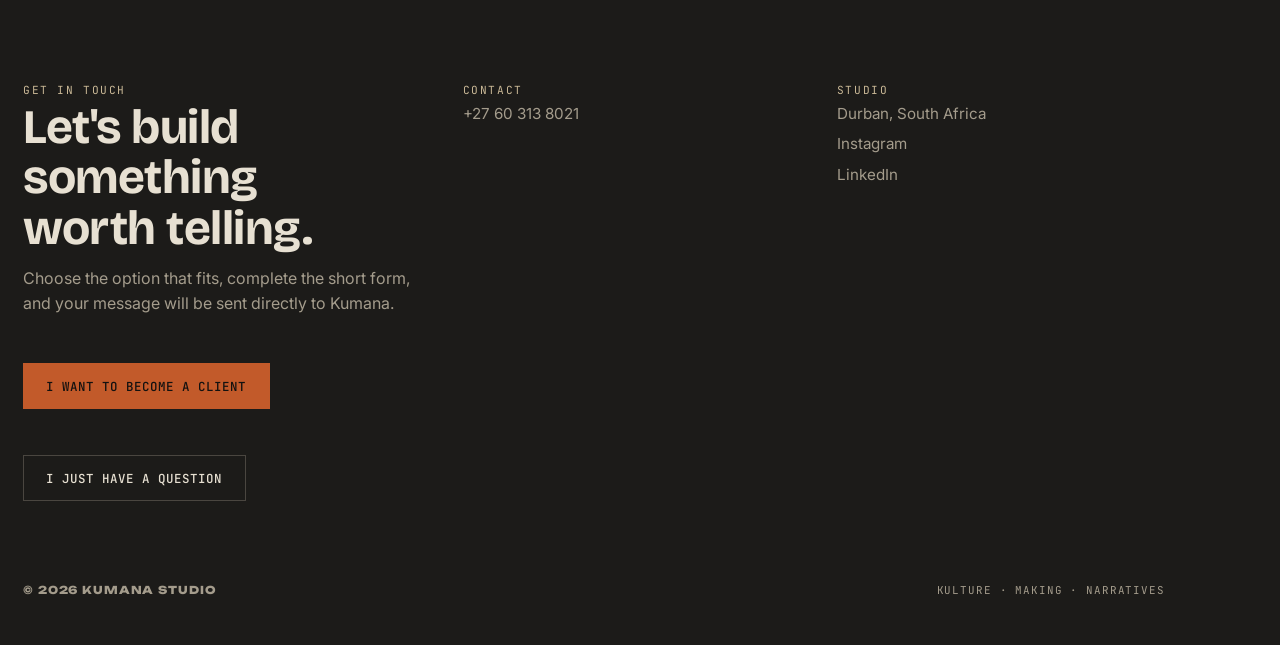
==== commit c3bce70d: "Merge projects navigation and add enquiry forms" ====
--- a/gallery.html
+++ b/gallery.html
@@ -4,8 +4,8 @@
 <meta charset="UTF-8">
 <meta name="viewport" content="width=device-width, initial-scale=1.0">
 <link rel="icon" type="image/svg+xml" href="favicon.svg">
-<title>Gallery - Kumana</title>
-<meta name="description" content="A gallery of Kumana's work across architecture, urban design, event spaces, creative direction, and objects.">
+<title>Projects - Kumana</title>
+<meta name="description" content="Kumana projects across architecture, urban design, event spaces, creative direction, and objects.">
 <link rel="preconnect" href="https://fonts.googleapis.com">
 <link rel="preconnect" href="https://fonts.gstatic.com" crossorigin>
 <link href="https://fonts.googleapis.com/css2?family=Bricolage+Grotesque:opsz,wght@12..96,400;12..96,500;12..96,600;12..96,700;12..96,800&family=Inter:wght@400;500;600&family=JetBrains+Mono:wght@400;500&family=Unbounded:wght@700;800;900&display=swap" rel="stylesheet">
@@ -23,10 +23,9 @@
       <a href="index.html#studio">Studio</a>
       <a href="index.html#vision">Vision</a>
       <a href="index.html#services">Services</a>
-      <a href="index.html#work">Work</a>
-      <a href="gallery.html" aria-current="page">Gallery</a>
-      <a href="index.html#thinking">Thinking</a>
-      <a href="index.html#collaborations">Collaborations</a>
+      <a href="gallery.html" aria-current="page">Projects</a>
+      <a href="index.html#thinking">Notes</a>
+      <a href="index.html#collaborations">Team</a>
       <a href="index.html#contact">Contact</a>
     </nav>
   </div>
@@ -36,7 +35,7 @@
 
   <!-- GALLERY HERO -->
   <section class="gallery-hero wrap">
-    <span class="tag">Gallery</span>
+    <span class="tag">Projects</span>
     <h1 class="section-title">Every project, one place.</h1>
     <p style="color:var(--stone-dim); max-width:56ch; margin-top:var(--space-xs);">Filter by discipline, or browse everything at once. Click any project to step through its photos.</p>
 
@@ -61,16 +60,15 @@
       <div>
         <span class="label">Get in touch</span>
         <h2>Let's build something worth telling.</h2>
-        <p style="color:var(--stone-dim); max-width:44ch; margin-top:0.8rem;">Pick the option that fits - it opens your own email app with the right person already in the "to" field and the subject filled in. You write the message.</p>
+        <p style="color:var(--stone-dim); max-width:44ch; margin-top:0.8rem;">Choose the option that fits, complete the short form, and your message will be sent directly to Kumana.</p>
         <div class="cta-row" style="margin-top:var(--space-s); flex-direction:column; align-items:flex-start;">
-          <a class="cta-btn" href="mailto:clients@kumana.studio?subject=I%20want%20to%20become%20a%20client">I want to become a client</a>
-          <a class="cta-btn ghost" href="mailto:queries@kumana.studio?subject=I%20just%20have%20a%20question">I just have a question</a>
+          <button type="button" class="cta-btn" id="become-client-btn">I want to become a client</button>
+          <button type="button" class="cta-btn ghost" id="question-btn">I just have a question</button>
         </div>
       </div>
       <div class="col">
         <span class="label">Contact</span>
-        <a href="mailto:hello@kumana.studio">hello@kumana.studio</a>
-        <a href="tel:+27000000000">+27 00 000 0000</a>
+        <a href="tel:+27603138021">+27 60 313 8021</a>
       </div>
       <div class="col">
         <span class="label">Studio</span>
@@ -86,6 +84,71 @@
   </footer>
 
 </main>
+
+<!-- CONTACT MODALS -->
+<div class="modal-overlay" id="client-modal-overlay" hidden>
+  <div class="modal-dialog" role="dialog" aria-modal="true" aria-labelledby="client-modal-title">
+    <button type="button" class="modal-close" id="client-modal-close" aria-label="Close form">&times;</button>
+    <span class="label">New enquiry</span>
+    <h2 id="client-modal-title" class="section-title modal-title">Tell us about your project.</h2>
+    <p style="color:var(--stone-dim); max-width:52ch; margin-bottom:var(--space-m);">Share the essentials below and your enquiry will be sent directly to Kumana.</p>
+    <form id="client-form" novalidate>
+      <div class="form-row-2">
+        <div class="form-field"><label for="cf-name">Name</label><input type="text" id="cf-name" name="name" autocomplete="given-name" required></div>
+        <div class="form-field"><label for="cf-surname">Surname</label><input type="text" id="cf-surname" name="surname" autocomplete="family-name" required></div>
+      </div>
+      <div class="form-row-2">
+        <div class="form-field"><label for="cf-email">Email</label><input type="email" id="cf-email" name="email" autocomplete="email" required></div>
+        <div class="form-field"><label for="cf-whatsapp">WhatsApp number</label><input type="tel" id="cf-whatsapp" name="whatsapp" placeholder="+27 XX XXX XXXX" autocomplete="tel" required></div>
+      </div>
+      <div class="form-field">
+        <label id="cf-project-type-label">Project type</label>
+        <div class="quick-picks" data-group="project-type" role="group" aria-labelledby="cf-project-type-label">
+          <button type="button" class="quick-pick" data-value="New Build" aria-pressed="false">New Build</button>
+          <button type="button" class="quick-pick" data-value="Addition / Renovation" aria-pressed="false">Addition / Renovation</button>
+        </div>
+      </div>
+      <div class="form-field">
+        <label id="cf-discipline-label">Discipline</label>
+        <div class="quick-picks" data-group="discipline" role="group" aria-labelledby="cf-discipline-label">
+          <button type="button" class="quick-pick" data-value="Architecture &amp; Spatial Design" aria-pressed="false">Architecture &amp; Spatial Design</button>
+          <button type="button" class="quick-pick" data-value="Spatial Experience Design" aria-pressed="false">Spatial Experience Design</button>
+          <button type="button" class="quick-pick" data-value="Event Space Design" aria-pressed="false">Event Space Design</button>
+          <button type="button" class="quick-pick" data-value="Urban &amp; Public Space Thinking" aria-pressed="false">Urban &amp; Public Space Thinking</button>
+          <button type="button" class="quick-pick" data-value="Creative Direction &amp; Concept Design" aria-pressed="false">Creative Direction &amp; Concept Design</button>
+          <button type="button" class="quick-pick" data-value="Furniture, Objects &amp; Installations" aria-pressed="false">Furniture, Objects &amp; Installations</button>
+        </div>
+      </div>
+      <div class="form-field">
+        <label for="cf-location">Project location</label>
+        <select id="cf-location" name="location" required>
+          <option value="" disabled selected>Select a province</option><option>Eastern Cape</option><option>Free State</option><option>Gauteng</option><option>KwaZulu-Natal</option><option>Limpopo</option><option>Mpumalanga</option><option>North West</option><option>Northern Cape</option><option>Western Cape</option><option>Outside South Africa</option>
+        </select>
+      </div>
+      <button type="submit" class="form-submit">Send enquiry →</button>
+      <p class="form-status" id="cf-status" role="status"></p>
+    </form>
+  </div>
+</div>
+
+<div class="modal-overlay" id="question-modal-overlay" hidden>
+  <div class="modal-dialog" role="dialog" aria-modal="true" aria-labelledby="question-modal-title">
+    <button type="button" class="modal-close" id="question-modal-close" aria-label="Close form">&times;</button>
+    <span class="label">General enquiry</span>
+    <h2 id="question-modal-title" class="section-title modal-title">What would you like to ask?</h2>
+    <p style="color:var(--stone-dim); max-width:52ch; margin-bottom:var(--space-m);">Send your question directly to Kumana and we will get back to you.</p>
+    <form id="question-form" novalidate>
+      <div class="form-row-2">
+        <div class="form-field"><label for="qf-name">Name</label><input type="text" id="qf-name" name="name" autocomplete="name" required></div>
+        <div class="form-field"><label for="qf-email">Email</label><input type="email" id="qf-email" name="email" autocomplete="email" required></div>
+      </div>
+      <div class="form-field"><label for="qf-subject">Subject</label><input type="text" id="qf-subject" name="subject" required></div>
+      <div class="form-field"><label for="qf-message">Question</label><textarea id="qf-message" name="message" rows="5" required></textarea></div>
+      <button type="submit" class="form-submit">Send question →</button>
+      <p class="form-status" id="qf-status" role="status"></p>
+    </form>
+  </div>
+</div>
 
 <!-- LIGHTBOX (populated by gallery.js) -->
 <div class="lightbox" id="lightbox" aria-hidden="true">
--- a/style.css
+++ b/style.css
@@ -96,8 +96,17 @@
     gap:var(--space-m);
   }
   header .mark{
-    font-weight:800; font-size:1.1rem; letter-spacing:0.02em;
     flex-shrink:0;
+  }
+  .logo-lockup{
+    display:block;
+    width:clamp(9.5rem, 13vw, 11rem);
+    height:auto;
+  }
+  .logo-lockup img{
+    display:block;
+    width:100%;
+    height:auto;
   }
   .logo-font{
     font-family:'Unbounded', sans-serif;
@@ -126,8 +135,8 @@
     min-height:100svh;
     position:relative;
     display:flex;
-    align-items:flex-end;
-    padding-top:var(--space-xl); padding-bottom:var(--space-l);
+    align-items:center;
+    padding-top:clamp(8rem, 15vh, 11rem); padding-bottom:var(--space-l);
     overflow:hidden;
     isolation:isolate;
   }
@@ -154,27 +163,20 @@
     background:linear-gradient(180deg, rgba(28,27,25,0.55) 0%, rgba(28,27,25,0.75) 55%, rgba(28,27,25,0.92) 100%);
   }
 
-  .hero-copy{ position:relative; max-width:56ch; }
-  .hero-copy .label{ margin-bottom:var(--space-s); display:block; }
+  .hero-copy{ position:relative; max-width:72rem; }
   .hero h1{
-    font-size:clamp(2.1rem, 1.6rem + 3vw, 3.9rem);
-    max-width:13ch;
-  }
+    font-size:clamp(3.4rem, 2rem + 5.5vw, 7rem);
+    max-width:none;
+    line-height:0.95;
+  }
+  .hero h1 .hero-line{ display:block; white-space:nowrap; }
   .hero h1 .pop{ color:var(--rust-bright); }
   .hero p.deck{
-    margin-top:var(--space-s); max-width:42ch;
-    color:var(--stone-dim); font-size:0.92rem;
-    min-height:6.6em;
-    position:relative;
-  }
-  .deck-cursor{
-    display:inline-block;
-    width:2px;
-    background:var(--rust-bright);
-    margin-left:2px;
-    animation:blink 0.9s step-end infinite;
-  }
-  @keyframes blink{ 50%{ opacity:0; } }
+    margin-top:var(--space-m); max-width:62ch;
+    color:var(--stone); font-size:clamp(1.05rem, 0.9rem + 0.45vw, 1.35rem);
+    line-height:1.55;
+    position:relative;
+  }
   .hero .coords{
     margin-top:var(--space-m);
     font-family:'JetBrains Mono', monospace;
@@ -496,6 +498,7 @@
   }
   .form-status.ok{ color:var(--rust-bright); display:block; }
   .form-status.err{ color:#c96a5c; display:block; }
+  .form-status.sending{ color:var(--stone-dim); display:block; }
   .quick-picks{ display:flex; gap:0.6rem; flex-wrap:wrap; margin-bottom:var(--space-m); }
   .quick-pick{
     padding:0.6rem 1rem;
@@ -699,6 +702,39 @@
   footer .col .label{ margin-bottom:var(--space-xs); }
   footer .col a, footer .col p{ display:block; color:var(--stone-dim); font-size:0.95rem; margin-bottom:0.4rem; transition:color .2s ease; }
   footer .col a:hover{ color:var(--rust-bright); }
+  .footer-contact-form{
+    display:flex;
+    flex-direction:column;
+    gap:0.45rem;
+    margin-top:var(--space-s);
+    max-width:30rem;
+  }
+  .footer-contact-form label{
+    font-family:'JetBrains Mono', monospace;
+    font-size:0.66rem;
+    letter-spacing:0.08em;
+    text-transform:uppercase;
+    color:var(--sand);
+  }
+  .footer-contact-form input,
+  .footer-contact-form textarea{
+    width:100%;
+    padding:0.72rem 0.8rem;
+    margin-bottom:0.45rem;
+    border:1px solid var(--line);
+    border-radius:2px;
+    background:var(--charcoal-light);
+    color:var(--stone);
+    font:inherit;
+  }
+  .footer-contact-form textarea{ resize:vertical; min-height:7rem; }
+  .footer-contact-form input:focus,
+  .footer-contact-form textarea:focus{ outline:none; border-color:var(--rust-bright); }
+  .footer-contact-form .form-submit{ width:fit-content; margin-top:0.25rem; }
+  .form-honeypot{ position:absolute !important; left:-9999px !important; }
+  @media (max-width:520px){
+    .hero h1{ font-size:clamp(2.25rem, 10.5vw, 3.4rem); }
+  }
   footer .bottom{
     margin-top:var(--space-l); display:flex; justify-content:space-between; flex-wrap:wrap; gap:0.5rem;
     font-family:'JetBrains Mono', monospace; font-size:0.68rem; color:var(--stone-dim); letter-spacing:0.08em;
@@ -710,4 +746,4 @@
     .photo-tile{ transition:none; }
     .photo-tile.random-hover{ transform:none; filter:none; }
   }
-  +  
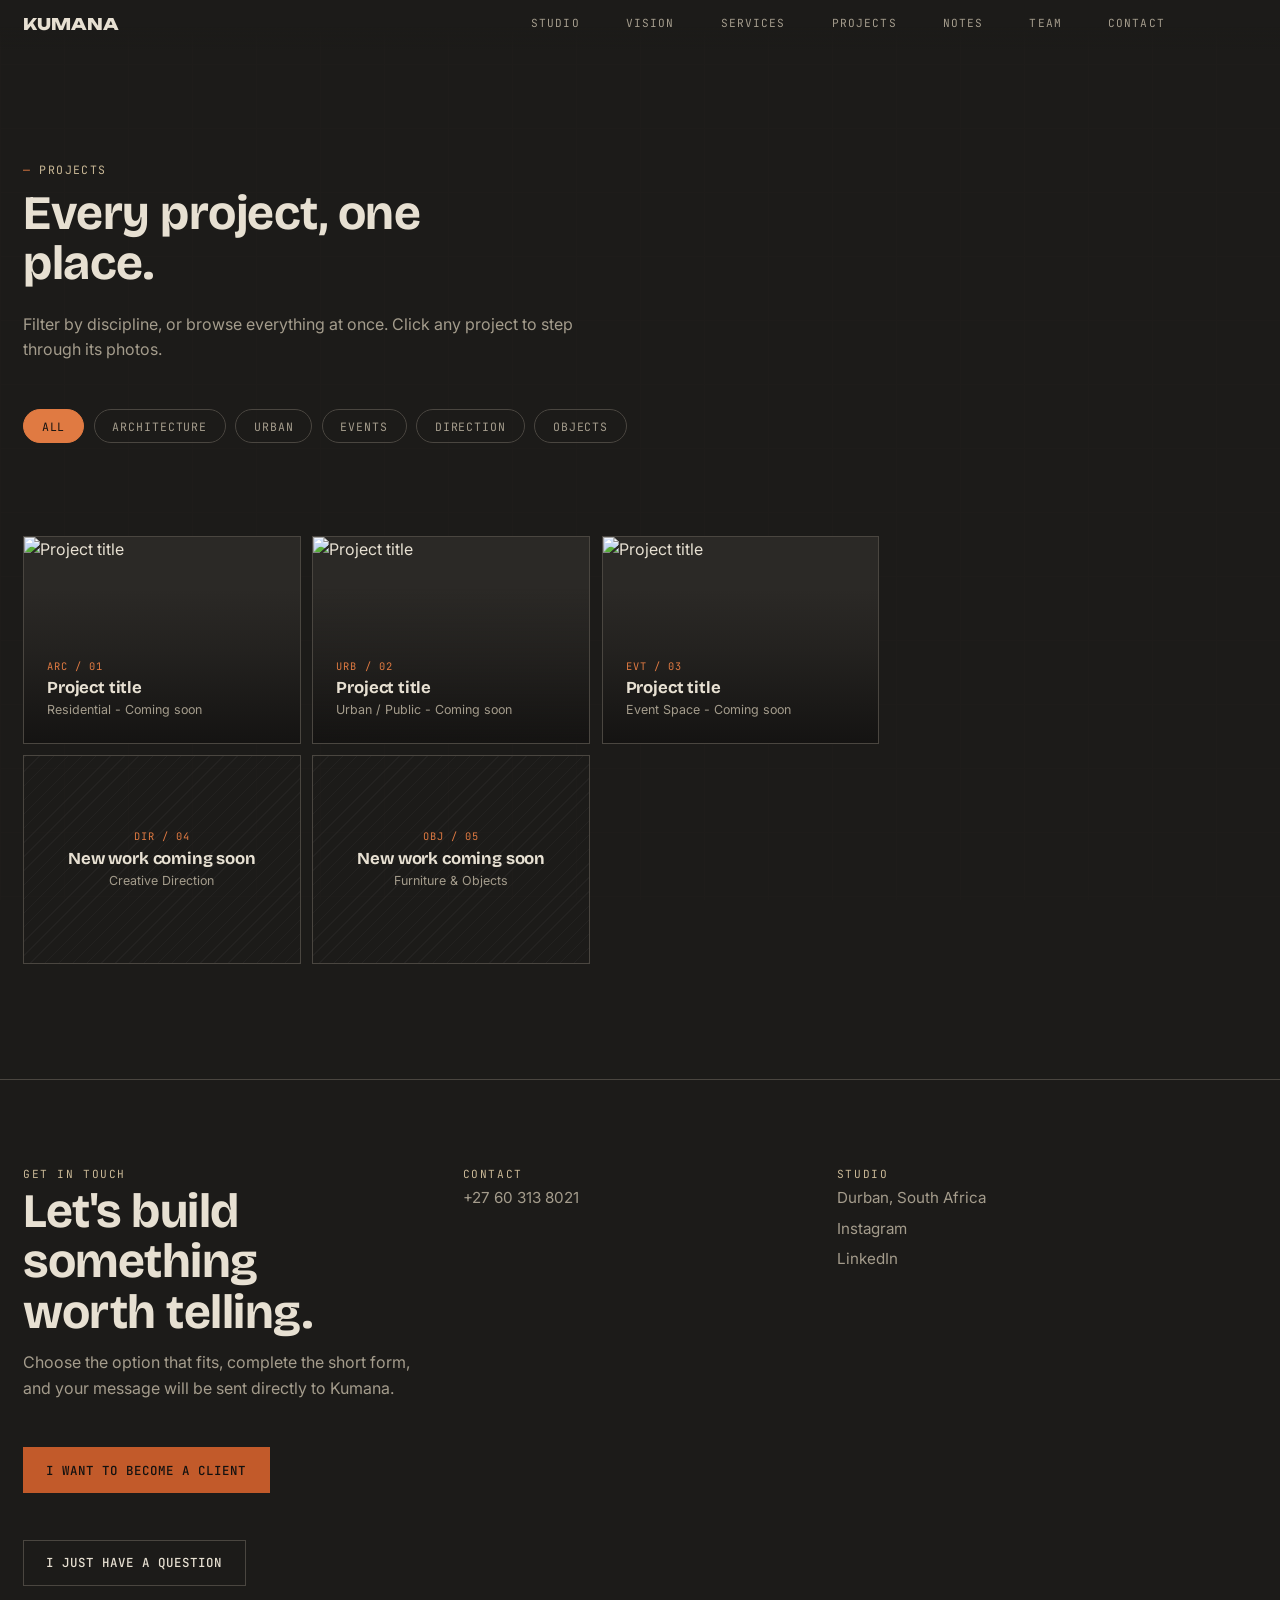
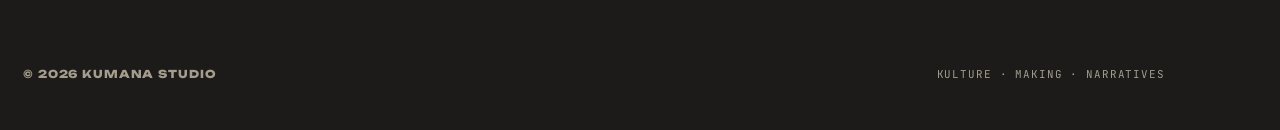
==== commit d44cf0ff: "Load compact project grid stylesheet" ====
--- a/gallery.html
+++ b/gallery.html
@@ -10,7 +10,7 @@
 <link rel="preconnect" href="https://fonts.gstatic.com" crossorigin>
 <link href="https://fonts.googleapis.com/css2?family=Bricolage+Grotesque:opsz,wght@12..96,400;12..96,500;12..96,600;12..96,700;12..96,800&family=Inter:wght@400;500;600&family=JetBrains+Mono:wght@400;500&family=Unbounded:wght@700;800;900&display=swap" rel="stylesheet">
 <link rel="stylesheet" href="style.css">
-<link rel="stylesheet" href="gallery.css">
+<link rel="stylesheet" href="gallery.css?v=20260919-2224">
 </head>
 <body>
 
--- a/style.css
+++ b/style.css
@@ -301,16 +301,14 @@
   .services-header .section-title{ margin-bottom:0; }
   
   .carousel-outer{
-  display:flex;align-items:center;gap:0.6rem;padding:0 var(--space-s);
-  overflow-x:auto;
-  scroll-snap-type:x proximity;
-  -webkit-overflow-scrolling:touch;
-  scrollbar-width:thin;
-  scrollbar-color:var(--rust) transparent;
-}
-.carousel-outer::-webkit-scrollbar{ height:6px; }
-.carousel-outer::-webkit-scrollbar-track{ background:transparent; }
-.carousel-outer::-webkit-scrollbar-thumb{ background:var(--rust); border-radius:3px; }
+    display:grid;
+    grid-template-columns:repeat(3, minmax(0, 1fr));
+    gap:0.75rem;
+    width:75%;
+    max-width:1400px;
+    padding:0 0 0 var(--space-s);
+    margin-right:auto;
+  }
 .carousel-btn{
   background:transparent;
   border:none;
@@ -325,9 +323,8 @@
 .carousel-btn:hover{color:var(--rust-bright);}
   /* Cards */
   .svc-card{
-    flex:0 0 calc(33.333% - 0.67rem);
-    min-width:240px;
-    height:clamp(340px,55vh,500px);
+    min-width:0;
+    height:270px;
     background-color:#1e1d1b;
     background-image:var(--card-bg);
     background-size:cover;
@@ -340,7 +337,6 @@
     gap:0;
     border:1px solid var(--line);
     transition:border-color .3s;
-    scroll-snap-align:start;
   }
   .svc-link{
     display:inline-flex; align-items:center; gap:0.4rem;
@@ -428,10 +424,16 @@
   .enquire:hover{ border-color: var(--rust-bright); gap: 0.6rem; }
 
   @media (max-width:900px){
-    .svc-card{ flex: 0 0 calc(50% - 0.6rem); }
+    .carousel-outer{
+      width:100%;
+      padding-right:var(--space-s);
+      grid-template-columns:repeat(2, minmax(0, 1fr));
+    }
+    .svc-card{ height:300px; }
   }
   @media (max-width:560px){
-    .svc-card{ flex: 0 0 85%; }
+    .carousel-outer{ grid-template-columns:1fr; }
+    .svc-card{ height:300px; }
   }
 
   /* Hero + footer primary CTA button */
@@ -633,16 +635,37 @@
   .thinking-item{
     display:grid; grid-template-columns:120px 1fr; gap:var(--space-s);
     padding-bottom:var(--space-s); border-bottom:1px solid var(--line);
-  }
+    color:inherit; text-decoration:none;
+  }
+  .thinking-item h4,
+  .thinking-item p{ transition:color .2s ease; }
+  .thinking-item:hover h4,
+  .thinking-item:focus-visible h4{ color:var(--rust-bright); }
+  .thinking-item:focus-visible{ outline:2px solid var(--rust-bright); outline-offset:6px; }
   @media (max-width:600px){ .thinking-item{ grid-template-columns:1fr; gap:0.3rem; } }
   .thinking-item .t-tag{ font-family:'JetBrains Mono', monospace; font-size:0.68rem; color:var(--sand); text-transform:uppercase; letter-spacing:0.08em; }
   .thinking-item h4{ font-family:'Bricolage Grotesque', sans-serif; font-size:1.05rem; margin-bottom:0.2rem; }
   .thinking-item p{ color:var(--stone-dim); font-size:0.93rem; max-width:52ch; }
 
+  /* Align the team introduction with the Notes article labels. */
+  .team-intro{
+    padding-left:calc(var(--space-s) + 80px + var(--space-m));
+  }
+  .team-intro p{
+    color:var(--stone-dim);
+    max-width:56ch;
+  }
+  @media (max-width:760px){
+    .team-intro{ padding-left:var(--space-s); }
+  }
+
   /* ================= COLLABORATIONS — gray hatch panel ================= */
   .collab{
     background:var(--charcoal-light);
     position:relative;
+  }
+  #collaborations.legend-section{
+    padding-top:var(--space-s);
   }
   #collaborations.legend-section .legend-grid{
     grid-template-columns:140px 1fr;
--- a/gallery.css
+++ b/gallery.css
@@ -43,16 +43,24 @@
 
 .gallery-grid{
   display:grid;
-  grid-template-columns:repeat(3, 1fr);
+  grid-template-columns:repeat(3, minmax(0, 1fr));
   gap:var(--space-xs);
+  width:75%;
+  max-width:1400px;
   margin-top:var(--space-m);
-}
-@media (max-width:900px){ .gallery-grid{ grid-template-columns:1fr 1fr; } }
+  margin-right:auto;
+}
+@media (max-width:900px){
+  .gallery-grid{
+    width:100%;
+    grid-template-columns:repeat(2, minmax(0, 1fr));
+  }
+}
 @media (max-width:560px){ .gallery-grid{ grid-template-columns:1fr; } }
 
 .gallery-card{
   position:relative;
-  aspect-ratio:4/5;
+  aspect-ratio:4/3;
   overflow:hidden;
   background:var(--charcoal-light);
   cursor:pointer;
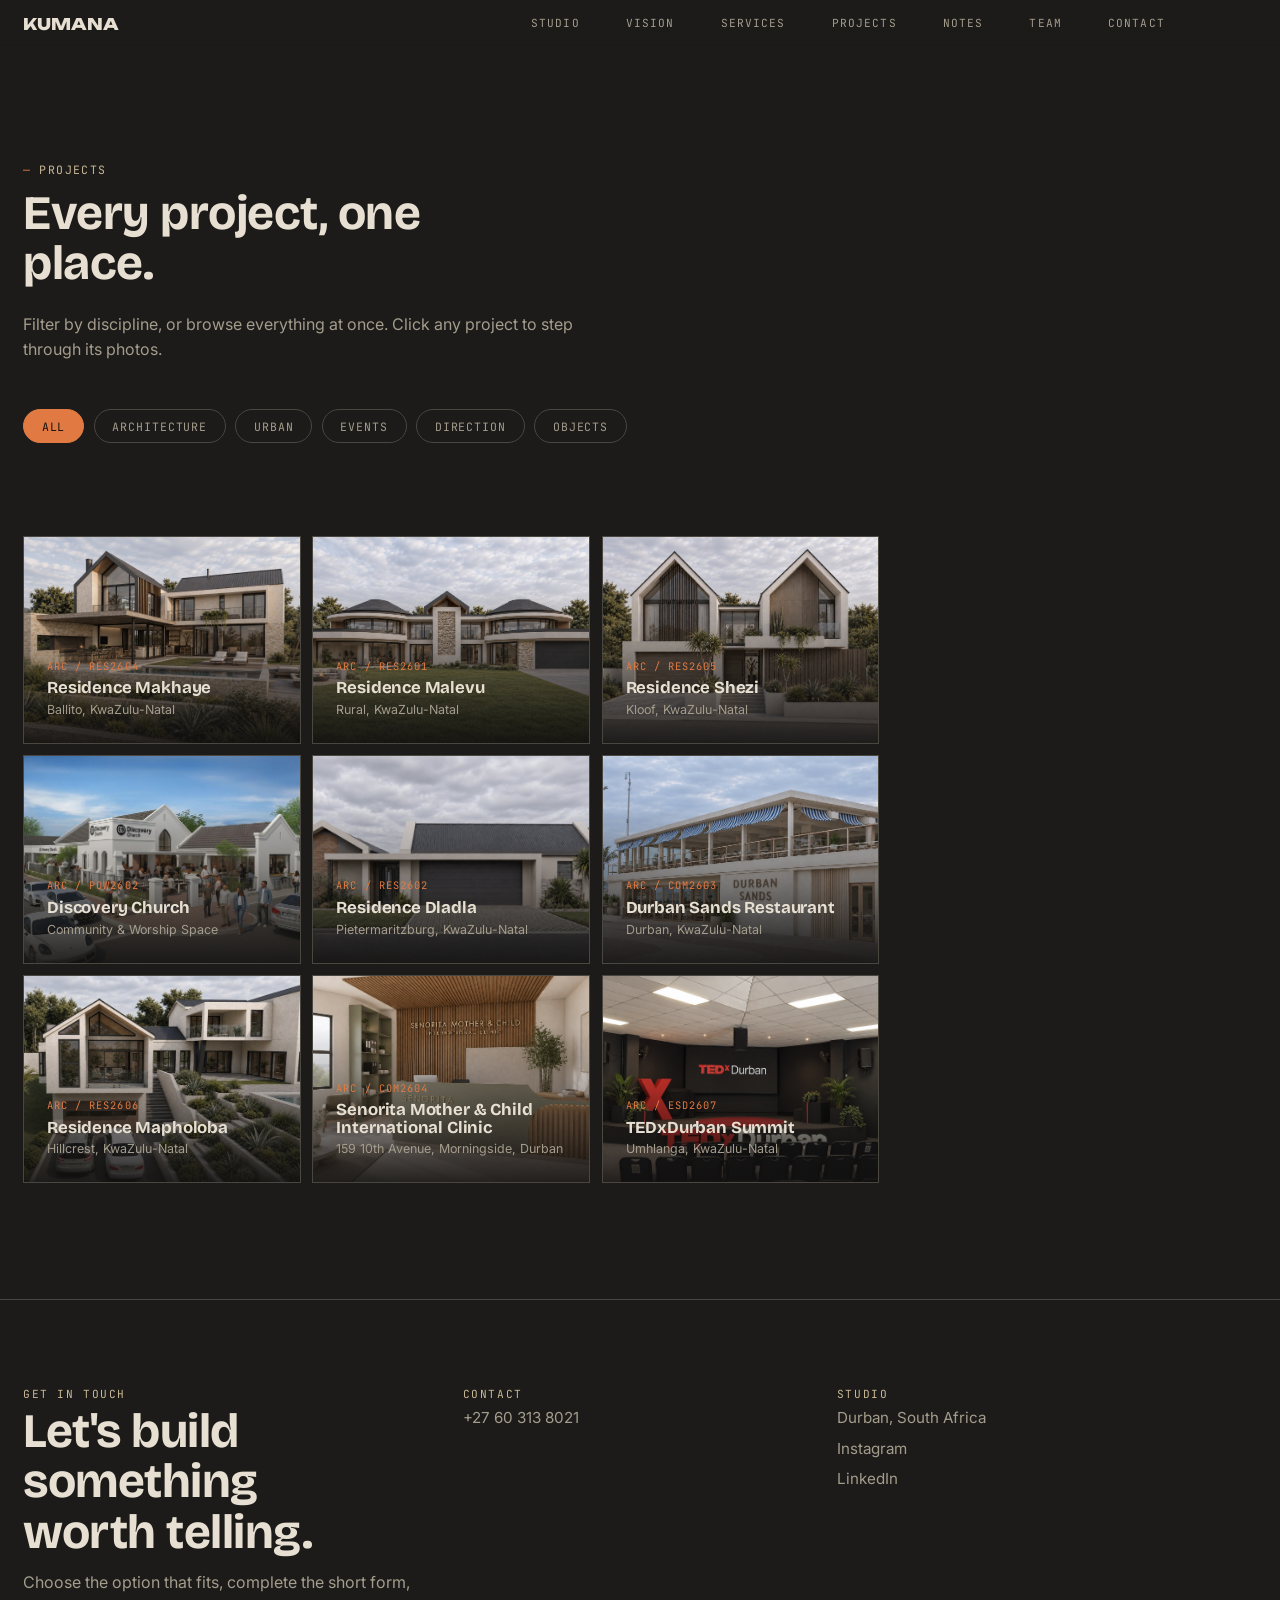
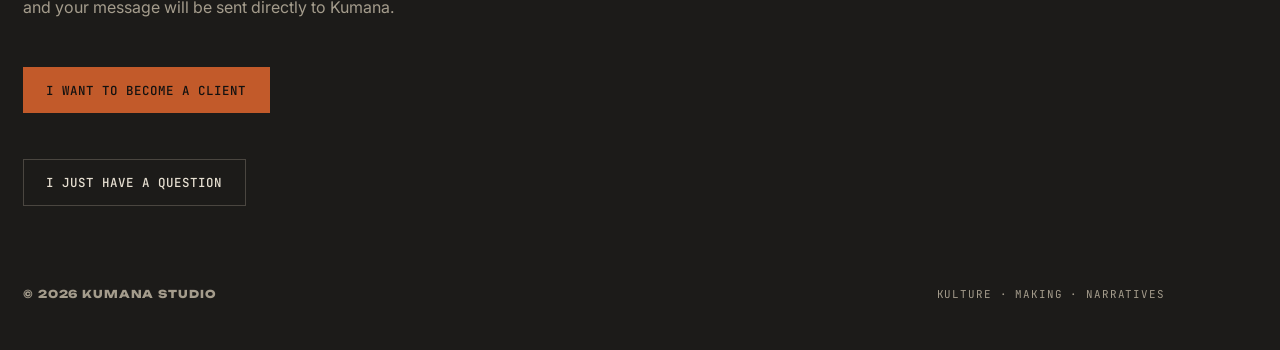
==== commit 884e0572: "Add SEO metadata to projects page" ====
--- a/gallery.html
+++ b/gallery.html
@@ -6,6 +6,37 @@
 <link rel="icon" type="image/svg+xml" href="favicon.svg">
 <title>Projects - Kumana</title>
 <meta name="description" content="Kumana projects across architecture, urban design, event spaces, creative direction, and objects.">
+<meta name="robots" content="index, follow, max-image-preview:large">
+<link rel="canonical" href="https://kumana.co/gallery.html">
+<meta property="og:type" content="website">
+<meta property="og:site_name" content="Kumana">
+<meta property="og:title" content="Projects - Kumana">
+<meta property="og:description" content="Kumana projects across architecture, urban design, event spaces, creative direction, and objects.">
+<meta property="og:url" content="https://kumana.co/gallery.html">
+<meta property="og:image" content="https://kumana.co/images/arc-bg.jpg">
+<meta property="og:image:alt" content="Architecture and spatial design by Kumana">
+<meta property="og:locale" content="en_ZA">
+<meta name="twitter:card" content="summary_large_image">
+<meta name="twitter:title" content="Projects - Kumana">
+<meta name="twitter:description" content="Explore Kumana projects across architecture, urban design, event spaces, creative direction, and objects.">
+<meta name="twitter:image" content="https://kumana.co/images/arc-bg.jpg">
+<script type="application/ld+json">
+{
+  "@context": "https://schema.org",
+  "@type": "CollectionPage",
+  "@id": "https://kumana.co/gallery.html#page",
+  "url": "https://kumana.co/gallery.html",
+  "name": "Projects - Kumana",
+  "description": "Kumana projects across architecture, urban design, event spaces, creative direction, and objects.",
+  "isPartOf": {
+    "@id": "https://kumana.co/#website"
+  },
+  "about": {
+    "@id": "https://kumana.co/#business"
+  },
+  "inLanguage": "en-ZA"
+}
+</script>
 <link rel="preconnect" href="https://fonts.googleapis.com">
 <link rel="preconnect" href="https://fonts.gstatic.com" crossorigin>
 <link href="https://fonts.googleapis.com/css2?family=Bricolage+Grotesque:opsz,wght@12..96,400;12..96,500;12..96,600;12..96,700;12..96,800&family=Inter:wght@400;500;600&family=JetBrains+Mono:wght@400;500&family=Unbounded:wght@700;800;900&display=swap" rel="stylesheet">
--- a/style.css
+++ b/style.css
@@ -587,16 +587,27 @@
 
   /* ================= WORK ================= */
   .work-legend-grid{ padding-right:var(--space-l); }
-  .work-content{ max-width:980px; }
+  .work-content{ max-width:none; }
   @media (max-width:900px){ .work-legend-grid{ padding-right:0; } }
   .work-grid{
-    display:grid; grid-template-columns:repeat(3, 1fr); gap:1px;
-    background:var(--line); margin-top:var(--space-m);
-  }
-  @media (max-width:760px){ .work-grid{ grid-template-columns:1fr 1fr; } }
+    display:grid;
+    grid-template-columns:repeat(3, minmax(0, 1fr));
+    gap:0.75rem;
+    width:calc(75vw - 0.75rem);
+    max-width:1400px;
+    padding-left:var(--space-s);
+    margin-top:var(--space-m);
+  }
+  @media (max-width:900px){
+    .work-grid{
+      width:100%;
+      grid-template-columns:repeat(2, minmax(0, 1fr));
+    }
+  }
+  @media (max-width:560px){ .work-grid{ grid-template-columns:1fr; } }
   .work-item{
     background:var(--charcoal-light);
-    aspect-ratio:4/5; display:flex; flex-direction:column; justify-content:flex-end;
+    height:270px; display:flex; flex-direction:column; justify-content:flex-end;
     padding:var(--space-s); position:relative; overflow:hidden;
   }
   .work-item img{
@@ -668,8 +679,8 @@
     padding-top:var(--space-s);
   }
   #collaborations.legend-section .legend-grid{
-    grid-template-columns:140px 1fr;
-    gap:var(--space-l);
+    grid-template-columns:80px 1fr;
+    gap:var(--space-m);
   }
   @media (max-width:760px){
     #collaborations.legend-section .legend-grid{ grid-template-columns:1fr; gap:var(--space-s); }
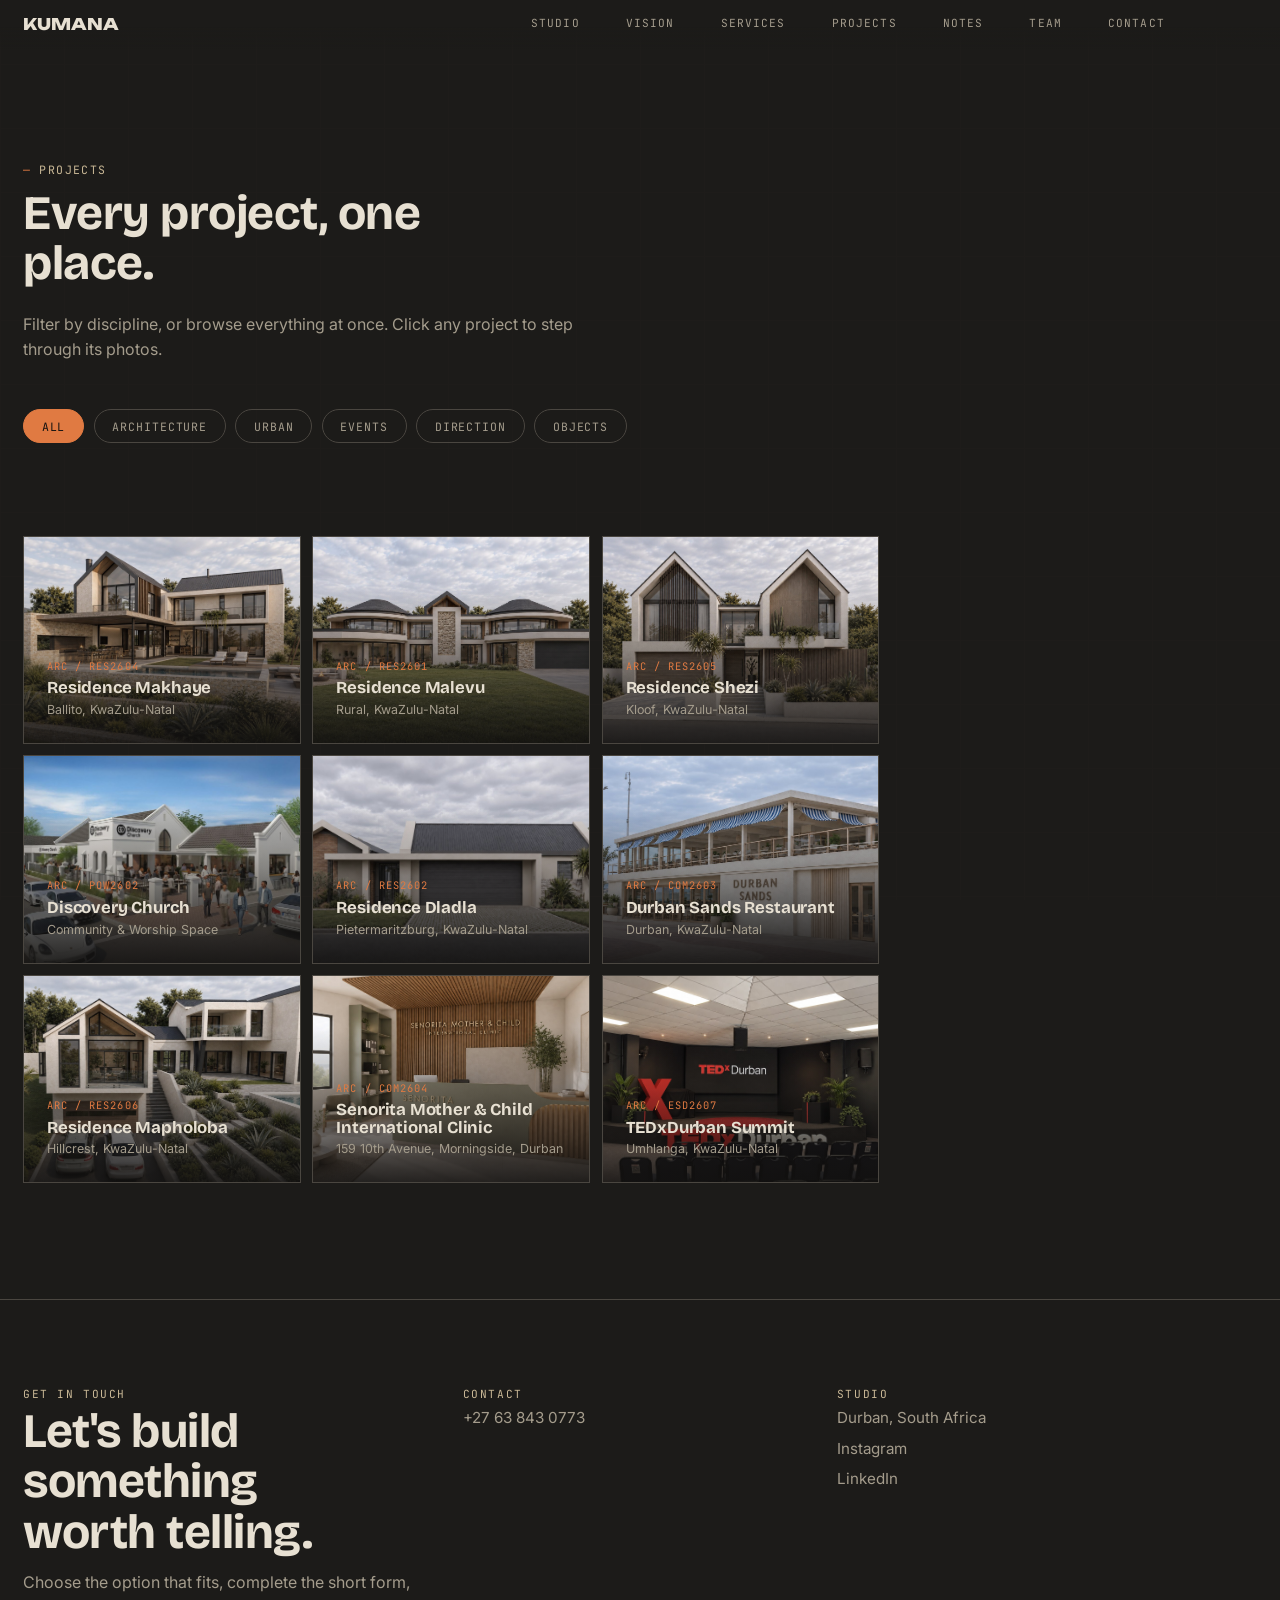
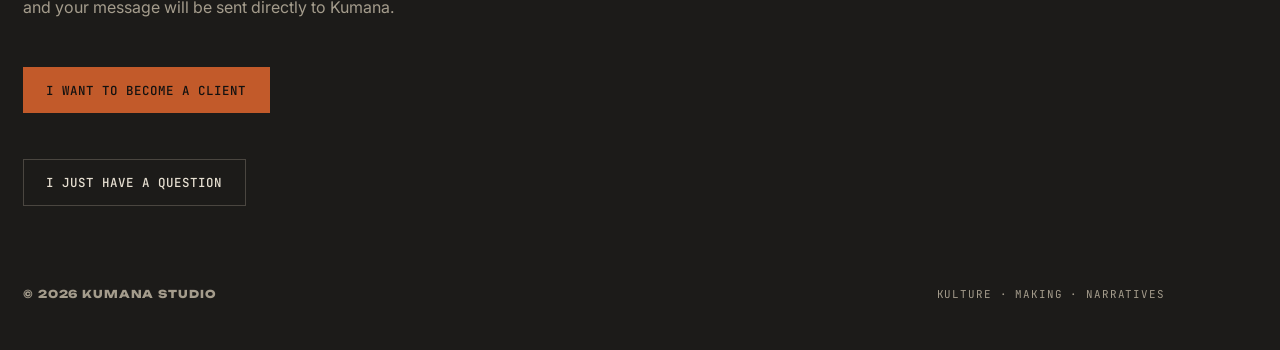
==== commit dd882e58: "Update Kumana contact number on website and business structured data" ====
--- a/gallery.html
+++ b/gallery.html
@@ -99,7 +99,7 @@
       </div>
       <div class="col">
         <span class="label">Contact</span>
-        <a href="tel:+27603138021">+27 60 313 8021</a>
+        <a href="tel:+27638430773">+27 63 843 0773</a>
       </div>
       <div class="col">
         <span class="label">Studio</span>
